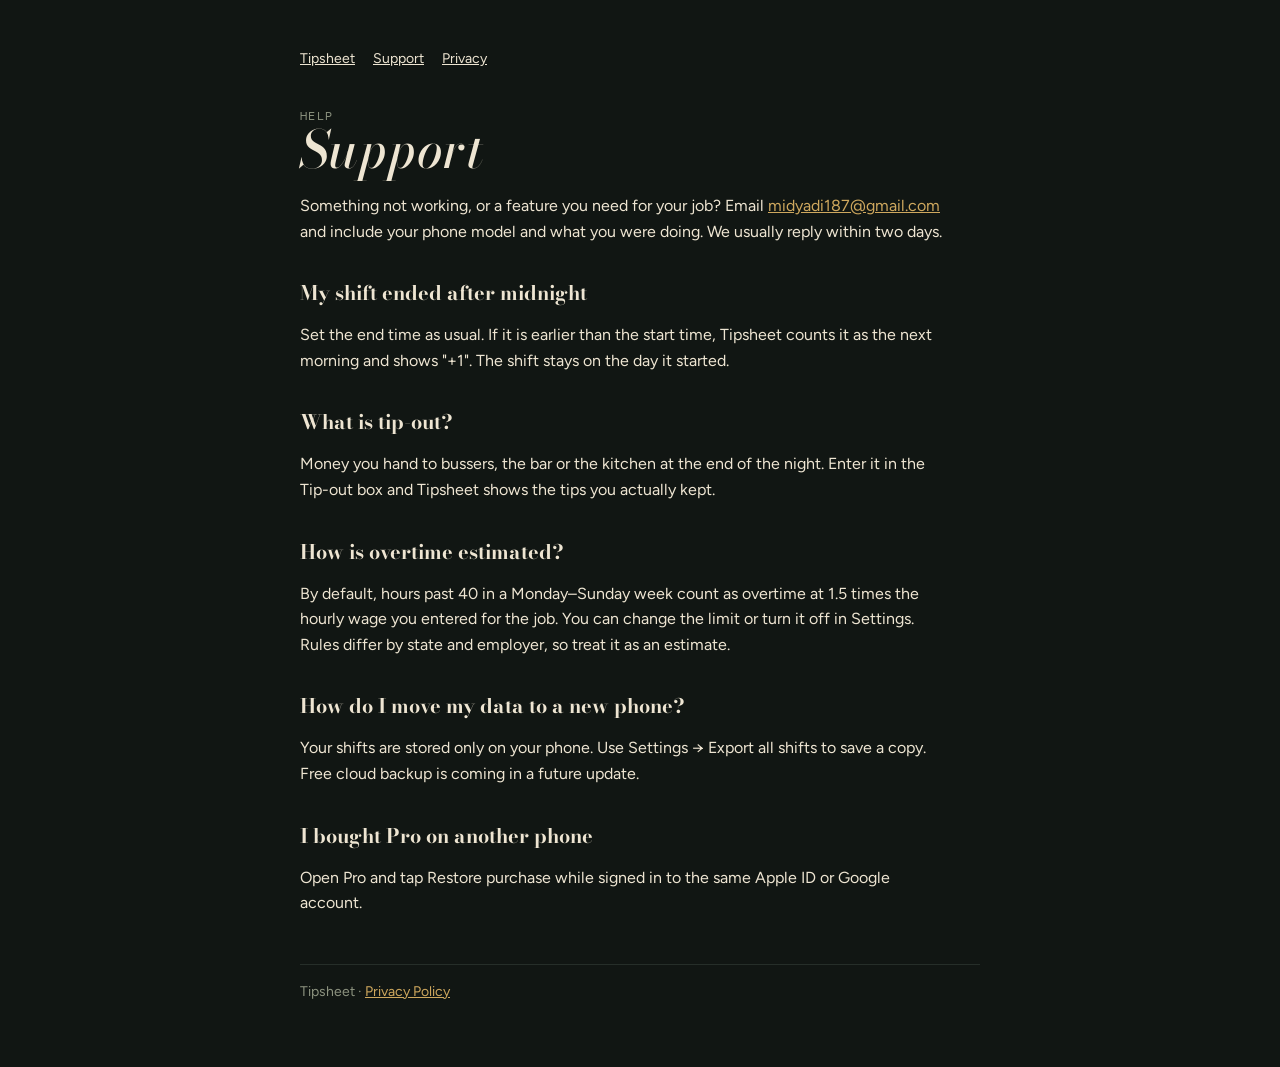
==== support.html @ f4b1d671 "Tipsheet privacy policy, support and home pages Co-Authored-By: Claude Opus 5.5 <noreply@anthropic.c" ====
<!doctype html>
<html lang="en">
<head>
<meta charset="utf-8">
<meta name="viewport" content="width=device-width, initial-scale=1">
<title>Support · Tipsheet</title>
<link rel="stylesheet" href="https://fonts.googleapis.com/css2?family=Bodoni+Moda:ital,opsz,wght@0,6..96,700;1,6..96,500&family=Figtree:wght@400;600&family=DM+Mono&display=swap">
<link rel="stylesheet" href="style.css">
</head>
<body>
<main>
  <nav><a href="./">Tipsheet</a><a href="support.html">Support</a><a href="privacy.html">Privacy</a></nav>
  <div class="kick">Help</div>
  <h1>Support</h1>
  <p>Something not working, or a feature you need for your job? Email <a href="mailto:midyadi187@gmail.com">midyadi187@gmail.com</a> and include your phone model and what you were doing. We usually reply within two days.</p>

  <h2>My shift ended after midnight</h2>
  <p>Set the end time as usual. If it is earlier than the start time, Tipsheet counts it as the next morning and shows "+1". The shift stays on the day it started.</p>

  <h2>What is tip-out?</h2>
  <p>Money you hand to bussers, the bar or the kitchen at the end of the night. Enter it in the Tip-out box and Tipsheet shows the tips you actually kept.</p>

  <h2>How is overtime estimated?</h2>
  <p>By default, hours past 40 in a Monday–Sunday week count as overtime at 1.5 times the hourly wage you entered for the job. You can change the limit or turn it off in Settings. Rules differ by state and employer, so treat it as an estimate.</p>

  <h2>How do I move my data to a new phone?</h2>
  <p>Your shifts are stored only on your phone. Use Settings → Export all shifts to save a copy. Free cloud backup is coming in a future update.</p>

  <h2>I bought Pro on another phone</h2>
  <p>Open Pro and tap Restore purchase while signed in to the same Apple ID or Google account.</p>

  <footer>Tipsheet · <a href="privacy.html">Privacy Policy</a></footer>
</main>
</body>
</html>
---- style.css ----
:root{--bg:#111613;--ink:#EEE5D2;--dim:#8C927F;--brass:#CFA85E;--line:#262E29;color-scheme:dark}
*{box-sizing:border-box}
body{margin:0;background:var(--bg);color:var(--ink);font:16px/1.6 "Figtree","Segoe UI",system-ui,sans-serif;padding:48px 20px 64px}
main{max-width:680px;margin:0 auto}
h1{font:italic 500 clamp(34px,7vw,52px)/1.05 "Bodoni Moda",Didot,Georgia,serif;margin:0 0 12px}
h1 b{font-style:normal;font-weight:700;color:var(--brass)}
h2{font:700 20px/1.3 "Bodoni Moda",Georgia,serif;margin:36px 0 8px}
p,li{max-width:65ch}
a{color:var(--brass)}
.kick{font:12px/1 "DM Mono",Consolas,monospace;letter-spacing:.12em;text-transform:uppercase;color:var(--dim)}
.muted{color:var(--dim);font-size:14px}
nav{display:flex;gap:18px;margin-bottom:40px;font-size:14px}
nav a{color:var(--ink)}
footer{margin-top:48px;padding-top:16px;border-top:1px solid var(--line);color:var(--dim);font-size:14px}
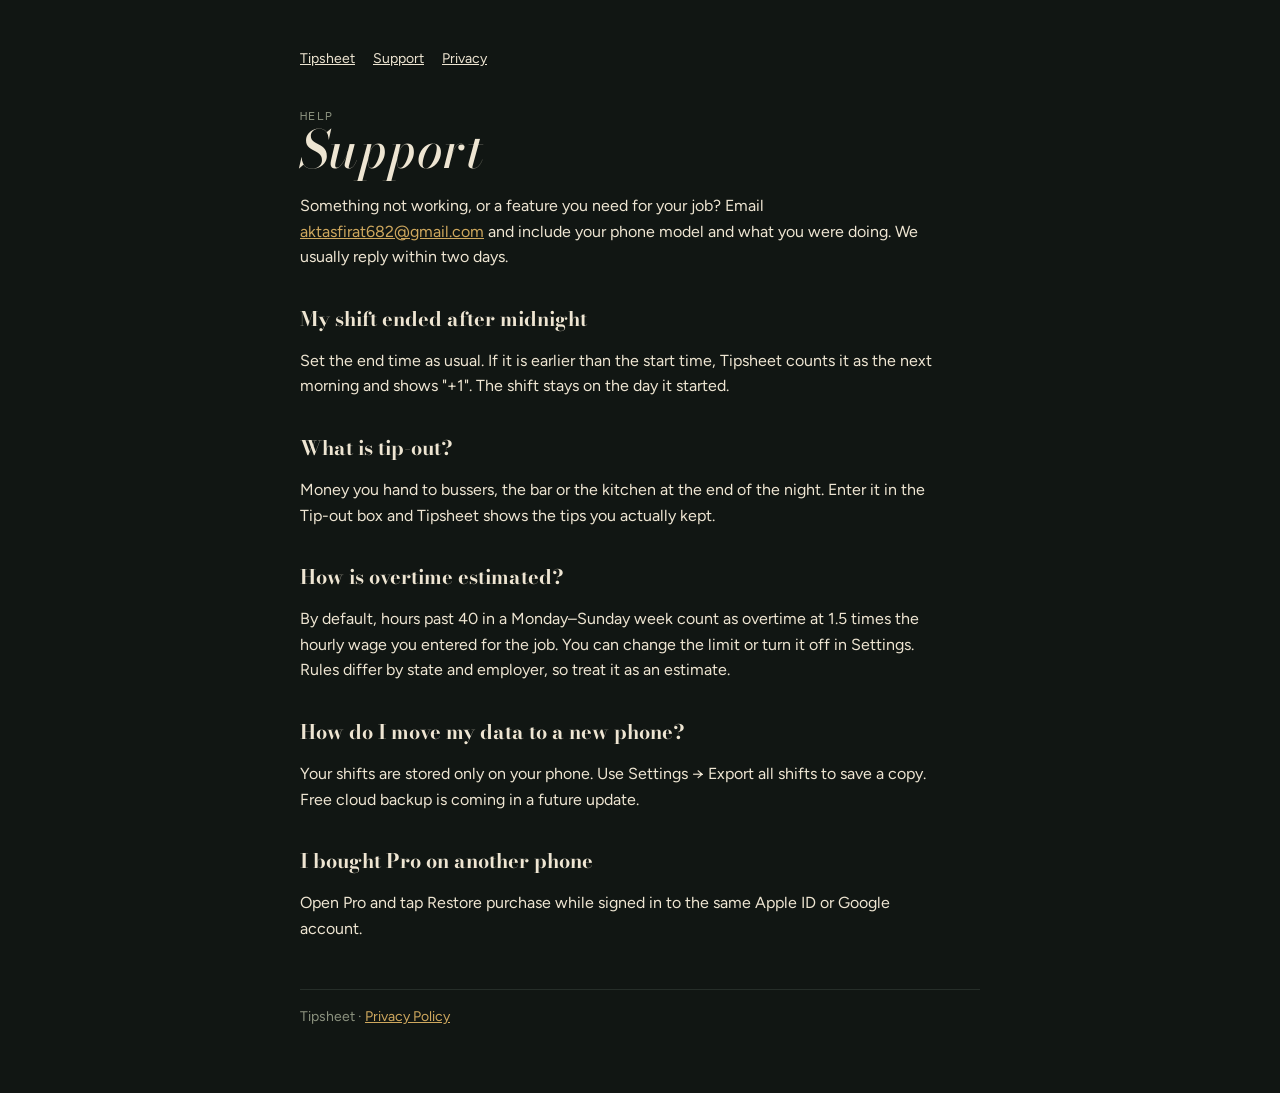
==== commit 90b35729: "Support email: aktasfirat682@gmail.com Co-Authored-By: Claude Opus 5.5 <noreply@anthropic.com>" ====
--- a/support.html
+++ b/support.html
@@ -12,7 +12,7 @@
   <nav><a href="./">Tipsheet</a><a href="support.html">Support</a><a href="privacy.html">Privacy</a></nav>
   <div class="kick">Help</div>
   <h1>Support</h1>
-  <p>Something not working, or a feature you need for your job? Email <a href="mailto:midyadi187@gmail.com">midyadi187@gmail.com</a> and include your phone model and what you were doing. We usually reply within two days.</p>
+  <p>Something not working, or a feature you need for your job? Email <a href="mailto:aktasfirat682@gmail.com">aktasfirat682@gmail.com</a> and include your phone model and what you were doing. We usually reply within two days.</p>
 
   <h2>My shift ended after midnight</h2>
   <p>Set the end time as usual. If it is earlier than the start time, Tipsheet counts it as the next morning and shows "+1". The shift stays on the day it started.</p>
